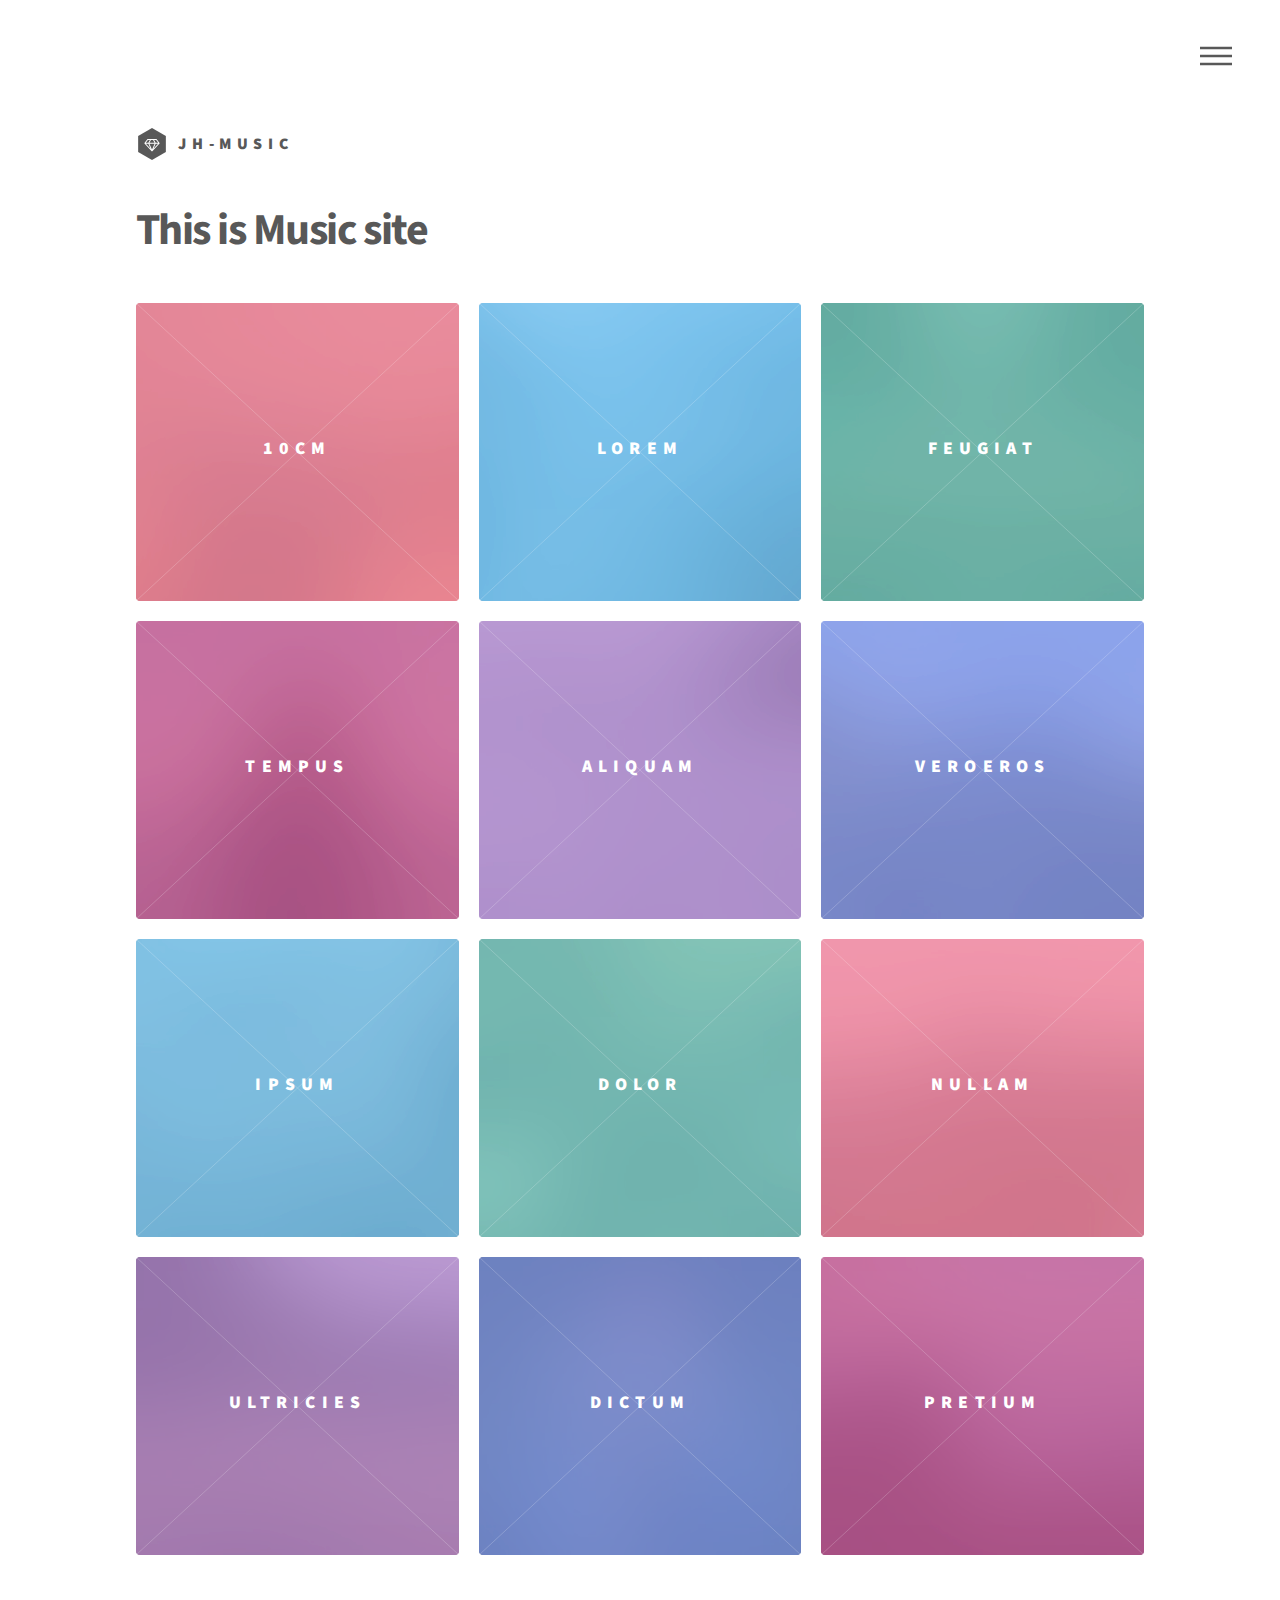
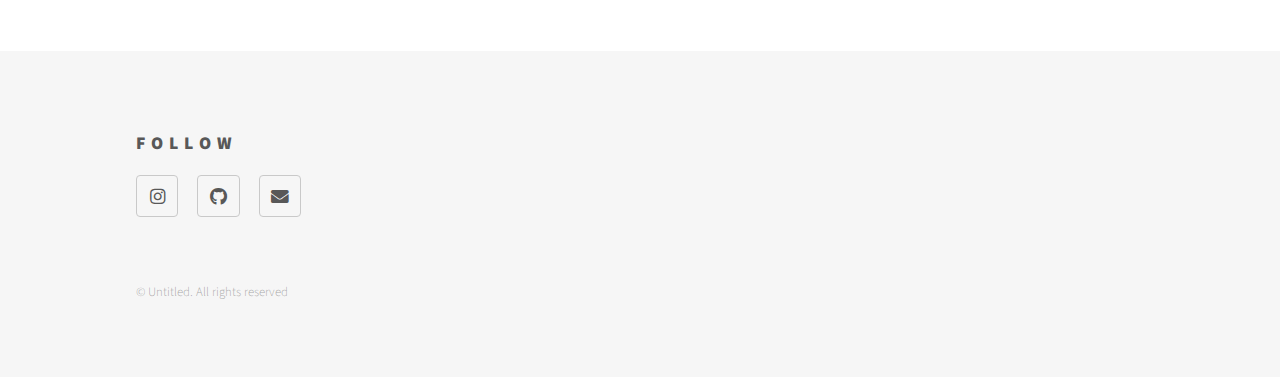
==== index.html @ 959517a8 "Add files via upload" ====
<!DOCTYPE HTML>
<!--
	Phantom by HTML5 UP
	html5up.net | @ajlkn
	Free for personal and commercial use under the CCA 3.0 license (html5up.net/license)
-->
<html>
	<head>
		<title>JH-MUSIC</title>
		<meta charset="utf-8" />
		<meta name="viewport" content="width=device-width, initial-scale=1, user-scalable=no" />
		<link rel="stylesheet" href="assets/css/main.css" />
		<noscript><link rel="stylesheet" href="assets/css/noscript.css" /></noscript>
	</head>
	<body class="is-preload">
		<!-- Wrapper -->
			<div id="wrapper">

				<!-- Header -->
					<header id="header">
						<div class="inner">

							<!-- Logo -->
								<a href="index.html" class="logo">
									<span class="symbol"><img src="images/logo.svg" alt="" /></span><span class="title">JH-MUSIC</span>
								</a>

							<!-- Nav -->
								<nav>
									<ul>
										<li><a href="#menu">Menu</a></li>
									</ul>
								</nav>

						</div>
					</header>

				<!-- Menu -->
					<nav id="menu">
						<h2>Menu</h2>
						<ul>
							<li><a href="index.html">Home</a></li>
							<li><a href="elements.html">Elements</a></li>
						</ul>
					</nav>

				<!-- Main -->
					<div id="main">
						<div class="inner">
							<header>
								<h1>This is Music site</h1>
							</header>
							<section class="tiles">
								<article class="style1">
									<span class="image">
										<img src="images/pic01.jpg" alt="" />
									</span>
									<a href="1generic.html">
										<h2>10cm</h2>
										<div class="content">
											<p>그라데이션, 서울의 잠 못 이루는 밤</p>
										</div>
									</a>
								</article>
								<article class="style2">
									<span class="image">
										<img src="images/pic02.jpg" alt="" />
									</span>
									<a href="generic.html">
										<h2>Lorem</h2>
										<div class="content">
											<p>Sed nisl arcu euismod sit amet nisi lorem etiam dolor veroeros et feugiat.</p>
										</div>
									</a>
								</article>
								<article class="style3">
									<span class="image">
										<img src="images/pic03.jpg" alt="" />
									</span>
									<a href="generic.html">
										<h2>Feugiat</h2>
										<div class="content">
											<p>Sed nisl arcu euismod sit amet nisi lorem etiam dolor veroeros et feugiat.</p>
										</div>
									</a>
								</article>
								<article class="style4">
									<span class="image">
										<img src="images/pic04.jpg" alt="" />
									</span>
									<a href="generic.html">
										<h2>Tempus</h2>
										<div class="content">
											<p>Sed nisl arcu euismod sit amet nisi lorem etiam dolor veroeros et feugiat.</p>
										</div>
									</a>
								</article>
								<article class="style5">
									<span class="image">
										<img src="images/pic05.jpg" alt="" />
									</span>
									<a href="generic.html">
										<h2>Aliquam</h2>
										<div class="content">
											<p>Sed nisl arcu euismod sit amet nisi lorem etiam dolor veroeros et feugiat.</p>
										</div>
									</a>
								</article>
								<article class="style6">
									<span class="image">
										<img src="images/pic06.jpg" alt="" />
									</span>
									<a href="generic.html">
										<h2>Veroeros</h2>
										<div class="content">
											<p>Sed nisl arcu euismod sit amet nisi lorem etiam dolor veroeros et feugiat.</p>
										</div>
									</a>
								</article>
								<article class="style2">
									<span class="image">
										<img src="images/pic07.jpg" alt="" />
									</span>
									<a href="generic.html">
										<h2>Ipsum</h2>
										<div class="content">
											<p>Sed nisl arcu euismod sit amet nisi lorem etiam dolor veroeros et feugiat.</p>
										</div>
									</a>
								</article>
								<article class="style3">
									<span class="image">
										<img src="images/pic08.jpg" alt="" />
									</span>
									<a href="generic.html">
										<h2>Dolor</h2>
										<div class="content">
											<p>Sed nisl arcu euismod sit amet nisi lorem etiam dolor veroeros et feugiat.</p>
										</div>
									</a>
								</article>
								<article class="style1">
									<span class="image">
										<img src="images/pic09.jpg" alt="" />
									</span>
									<a href="generic.html">
										<h2>Nullam</h2>
										<div class="content">
											<p>Sed nisl arcu euismod sit amet nisi lorem etiam dolor veroeros et feugiat.</p>
										</div>
									</a>
								</article>
								<article class="style5">
									<span class="image">
										<img src="images/pic10.jpg" alt="" />
									</span>
									<a href="generic.html">
										<h2>Ultricies</h2>
										<div class="content">
											<p>Sed nisl arcu euismod sit amet nisi lorem etiam dolor veroeros et feugiat.</p>
										</div>
									</a>
								</article>
								<article class="style6">
									<span class="image">
										<img src="images/pic11.jpg" alt="" />
									</span>
									<a href="generic.html">
										<h2>Dictum</h2>
										<div class="content">
											<p>Sed nisl arcu euismod sit amet nisi lorem etiam dolor veroeros et feugiat.</p>
										</div>
									</a>
								</article>
								<article class="style4">
									<span class="image">
										<img src="images/pic12.jpg" alt="" />
									</span>
									<a href="generic.html">
										<h2>Pretium</h2>
										<div class="content">
											<p>Sed nisl arcu euismod sit amet nisi lorem etiam dolor veroeros et feugiat.</p>
										</div>
									</a>
								</article>
							</section>
						</div>
					</div>

				<!-- Footer -->
					<footer id="footer">
						<div class="inner">
							<section>
								<h2>Follow</h2>
								<ul class="icons">
									<li><a href="#" class="icon brands style2 fa-instagram"><span class="label">Instagram</span></a></li>
									<li><a href="#" class="icon brands style2 fa-github"><span class="label">GitHub</span></a></li>
									<li><a href="#" class="icon solid style2 fa-envelope"><span class="label">Email</span></a></li>
								</ul>
							</section>
							<ul class="copyright">
								<li>&copy; Untitled. All rights reserved</li>
							</ul>
						</div>
					</footer>

			</div>

		<!-- Scripts -->
			<script src="assets/js/jquery.min.js"></script>
			<script src="assets/js/browser.min.js"></script>
			<script src="assets/js/breakpoints.min.js"></script>
			<script src="assets/js/util.js"></script>
			<script src="assets/js/main.js"></script>

	</body>
</html>
---- assets/css/main.css ----
@import url(fontawesome-all.min.css);
@import url("https://fonts.googleapis.com/css?family=Source+Sans+Pro:300,700,900");

/*
	Phantom by HTML5 UP
	html5up.net | @ajlkn
	Free for personal and commercial use under the CCA 3.0 license (html5up.net/license)
*/

html, body, div, span, applet, object,
iframe, h1, h2, h3, h4, h5, h6, p, blockquote,
pre, a, abbr, acronym, address, big, cite,
code, del, dfn, em, img, ins, kbd, q, s, samp,
small, strike, strong, sub, sup, tt, var, b,
u, i, center, dl, dt, dd, ol, ul, li, fieldset,
form, label, legend, table, caption, tbody,
tfoot, thead, tr, th, td, article, aside,
canvas, details, embed, figure, figcaption,
footer, header, hgroup, menu, nav, output, ruby,
section, summary, time, mark, audio, video {
	margin: 0;
	padding: 0;
	border: 0;
	font-size: 100%;
	font: inherit;
	vertical-align: baseline;}

article, aside, details, figcaption, figure,
footer, header, hgroup, menu, nav, section {
	display: block;}

body {
	line-height: 1;
}

ol, ul {
	list-style: none;
}

blockquote, q {
	quotes: none;
}

	blockquote:before, blockquote:after, q:before, q:after {
		content: '';
		content: none;
	}

table {
	border-collapse: collapse;
	border-spacing: 0;
}

body {
	-webkit-text-size-adjust: none;
}

mark {
	background-color: transparent;
	color: inherit;
}

input::-moz-focus-inner {
	border: 0;
	padding: 0;
}

input, select, textarea {
	-moz-appearance: none;
	-webkit-appearance: none;
	-ms-appearance: none;
	appearance: none;
}

/* Basic */

	@-ms-viewport {
		width: device-width;
	}

	body {
		-ms-overflow-style: scrollbar;
	}

	@media screen and (max-width: 480px) {

		html, body {
			min-width: 320px;
		}

	}

	html {
		box-sizing: border-box;
	}

	*, *:before, *:after {
		box-sizing: inherit;
	}

	body {
		background: #ffffff;
	}

		body.is-preload *, body.is-preload *:before, body.is-preload *:after {
			-moz-animation: none !important;
			-webkit-animation: none !important;
			-ms-animation: none !important;
			animation: none !important;
			-moz-transition: none !important;
			-webkit-transition: none !important;
			-ms-transition: none !important;
			transition: none !important;
		}

/* Type */

	body, input, select, textarea {
		color: #585858;
		font-family: "Source Sans Pro", Helvetica, sans-serif;
		font-size: 16pt;
		font-weight: 300;
		line-height: 1.75;
	}

		@media screen and (max-width: 1680px) {

			body, input, select, textarea {
				font-size: 14pt;
			}

		}

		@media screen and (max-width: 1280px) {

			body, input, select, textarea {
				font-size: 12pt;
			}

		}

	a {
		-moz-transition: border-bottom-color 0.2s ease, color 0.2s ease;
		-webkit-transition: border-bottom-color 0.2s ease, color 0.2s ease;
		-ms-transition: border-bottom-color 0.2s ease, color 0.2s ease;
		transition: border-bottom-color 0.2s ease, color 0.2s ease;
		text-decoration: none;
		color: #585858;
		border-bottom: dotted 1px rgba(88, 88, 88, 0.5);
	}

		a:hover {
			border-bottom-color: transparent;
			color: #f2849e !important;
		}

	strong, b {
		font-weight: 900;
	}

	em, i {
		font-style: italic;
	}

	p {
		margin: 0 0 2em 0;
	}

	h1 {
		font-size: 2.75em;
		font-weight: 700;
		line-height: 1.3;
		margin: 0 0 1em 0;
		letter-spacing: -0.035em;
	}

		h1 a {
			color: inherit;
		}

		@media screen and (max-width: 736px) {

			h1 {
				font-size: 2em;
				margin: 0 0 1em 0;
			}

		}

		@media screen and (max-width: 360px) {

			h1 {
				font-size: 1.75em;
			}

		}

	h2, h3, h4, h5, h6 {
		font-weight: 900;
		line-height: 1.5;
		margin: 0 0 1em 0;
		text-transform: uppercase;
		letter-spacing: 0.35em;
	}

		h2 a, h3 a, h4 a, h5 a, h6 a {
			color: inherit;
		}

	h2 {
		font-size: 1.1em;
	}

	h3 {
		font-size: 1em;
	}

	h4 {
		font-size: 0.8em;
	}

	h5 {
		font-size: 0.8em;
	}

	h6 {
		font-size: 0.8em;
	}

	@media screen and (max-width: 980px) {

		h1 br, h2 br, h3 br, h4 br, h5 br, h6 br {
			display: none;
		}

	}

	@media screen and (max-width: 736px) {

		h2 {
			font-size: 1em;
		}

		h3 {
			font-size: 0.8em;
		}

	}

	sub {
		font-size: 0.8em;
		position: relative;
		top: 0.5em;
	}

	sup {
		font-size: 0.8em;
		position: relative;
		top: -0.5em;
	}

	blockquote {
		border-left: solid 4px #c9c9c9;
		font-style: italic;
		margin: 0 0 2em 0;
		padding: 0.5em 0 0.5em 2em;
	}

	code {
		background: rgba(144, 144, 144, 0.075);
		border-radius: 4px;
		border: solid 1px #c9c9c9;
		font-family: "Courier New", monospace;
		font-size: 0.9em;
		margin: 0 0.25em;
		padding: 0.25em 0.65em;
	}

	pre {
		-webkit-overflow-scrolling: touch;
		font-family: "Courier New", monospace;
		font-size: 0.9em;
		margin: 0 0 2em 0;
	}

		pre code {
			display: block;
			line-height: 1.75;
			padding: 1em 1.5em;
			overflow-x: auto;
		}

	hr {
		border: 0;
		border-bottom: solid 1px #c9c9c9;
		margin: 2em 0;
	}

		hr.major {
			margin: 3em 0;
		}

	.align-left {
		text-align: left;
	}

	.align-center {
		text-align: center;
	}

	.align-right {
		text-align: right;
	}

/* Row */

	.row {
		display: flex;
		flex-wrap: wrap;
		box-sizing: border-box;
		align-items: stretch;
	}

		.row > * {
			box-sizing: border-box;
		}

		.row.gtr-uniform > * > :last-child {
			margin-bottom: 0;
		}

		.row.aln-left {
			justify-content: flex-start;
		}

		.row.aln-center {
			justify-content: center;
		}

		.row.aln-right {
			justify-content: flex-end;
		}

		.row.aln-top {
			align-items: flex-start;
		}

		.row.aln-middle {
			align-items: center;
		}

		.row.aln-bottom {
			align-items: flex-end;
		}

		.row > .imp {
			order: -1;
		}

		.row > .col-1 {
			width: 8.33333%;
		}

		.row > .off-1 {
			margin-left: 8.33333%;
		}

		.row > .col-2 {
			width: 16.66667%;
		}

		.row > .off-2 {
			margin-left: 16.66667%;
		}

		.row > .col-3 {
			width: 25%;
		}

		.row > .off-3 {
			margin-left: 25%;
		}

		.row > .col-4 {
			width: 33.33333%;
		}

		.row > .off-4 {
			margin-left: 33.33333%;
		}

		.row > .col-5 {
			width: 41.66667%;
		}

		.row > .off-5 {
			margin-left: 41.66667%;
		}

		.row > .col-6 {
			width: 50%;
		}

		.row > .off-6 {
			margin-left: 50%;
		}

		.row > .col-7 {
			width: 58.33333%;
		}

		.row > .off-7 {
			margin-left: 58.33333%;
		}

		.row > .col-8 {
			width: 66.66667%;
		}

		.row > .off-8 {
			margin-left: 66.66667%;
		}

		.row > .col-9 {
			width: 75%;
		}

		.row > .off-9 {
			margin-left: 75%;
		}

		.row > .col-10 {
			width: 83.33333%;
		}

		.row > .off-10 {
			margin-left: 83.33333%;
		}

		.row > .col-11 {
			width: 91.66667%;
		}

		.row > .off-11 {
			margin-left: 91.66667%;
		}

		.row > .col-12 {
			width: 100%;
		}

		.row > .off-12 {
			margin-left: 100%;
		}

		.row.gtr-0 {
			margin-top: 0;
			margin-left: 0em;
		}

			.row.gtr-0 > * {
				padding: 0 0 0 0em;
			}

			.row.gtr-0.gtr-uniform {
				margin-top: 0em;
			}

				.row.gtr-0.gtr-uniform > * {
					padding-top: 0em;
				}

		.row.gtr-25 {
			margin-top: 0;
			margin-left: -0.5em;
		}

			.row.gtr-25 > * {
				padding: 0 0 0 0.5em;
			}

			.row.gtr-25.gtr-uniform {
				margin-top: -0.5em;
			}

				.row.gtr-25.gtr-uniform > * {
					padding-top: 0.5em;
				}

		.row.gtr-50 {
			margin-top: 0;
			margin-left: -1em;
		}

			.row.gtr-50 > * {
				padding: 0 0 0 1em;
			}

			.row.gtr-50.gtr-uniform {
				margin-top: -1em;
			}

				.row.gtr-50.gtr-uniform > * {
					padding-top: 1em;
				}

		.row {
			margin-top: 0;
			margin-left: -2em;
		}

			.row > * {
				padding: 0 0 0 2em;
			}

			.row.gtr-uniform {
				margin-top: -2em;
			}

				.row.gtr-uniform > * {
					padding-top: 2em;
				}

		.row.gtr-150 {
			margin-top: 0;
			margin-left: -3em;
		}

			.row.gtr-150 > * {
				padding: 0 0 0 3em;
			}

			.row.gtr-150.gtr-uniform {
				margin-top: -3em;
			}

				.row.gtr-150.gtr-uniform > * {
					padding-top: 3em;
				}

		.row.gtr-200 {
			margin-top: 0;
			margin-left: -4em;
		}

			.row.gtr-200 > * {
				padding: 0 0 0 4em;
			}

			.row.gtr-200.gtr-uniform {
				margin-top: -4em;
			}

				.row.gtr-200.gtr-uniform > * {
					padding-top: 4em;
				}

		@media screen and (max-width: 1680px) {

			.row {
				display: flex;
				flex-wrap: wrap;
				box-sizing: border-box;
				align-items: stretch;
			}

				.row > * {
					box-sizing: border-box;
				}

				.row.gtr-uniform > * > :last-child {
					margin-bottom: 0;
				}

				.row.aln-left {
					justify-content: flex-start;
				}

				.row.aln-center {
					justify-content: center;
				}

				.row.aln-right {
					justify-content: flex-end;
				}

				.row.aln-top {
					align-items: flex-start;
				}

				.row.aln-middle {
					align-items: center;
				}

				.row.aln-bottom {
					align-items: flex-end;
				}

				.row > .imp-xlarge {
					order: -1;
				}

				.row > .col-1-xlarge {
					width: 8.33333%;
				}

				.row > .off-1-xlarge {
					margin-left: 8.33333%;
				}

				.row > .col-2-xlarge {
					width: 16.66667%;
				}

				.row > .off-2-xlarge {
					margin-left: 16.66667%;
				}

				.row > .col-3-xlarge {
					width: 25%;
				}

				.row > .off-3-xlarge {
					margin-left: 25%;
				}

				.row > .col-4-xlarge {
					width: 33.33333%;
				}

				.row > .off-4-xlarge {
					margin-left: 33.33333%;
				}

				.row > .col-5-xlarge {
					width: 41.66667%;
				}

				.row > .off-5-xlarge {
					margin-left: 41.66667%;
				}

				.row > .col-6-xlarge {
					width: 50%;
				}

				.row > .off-6-xlarge {
					margin-left: 50%;
				}

				.row > .col-7-xlarge {
					width: 58.33333%;
				}

				.row > .off-7-xlarge {
					margin-left: 58.33333%;
				}

				.row > .col-8-xlarge {
					width: 66.66667%;
				}

				.row > .off-8-xlarge {
					margin-left: 66.66667%;
				}

				.row > .col-9-xlarge {
					width: 75%;
				}

				.row > .off-9-xlarge {
					margin-left: 75%;
				}

				.row > .col-10-xlarge {
					width: 83.33333%;
				}

				.row > .off-10-xlarge {
					margin-left: 83.33333%;
				}

				.row > .col-11-xlarge {
					width: 91.66667%;
				}

				.row > .off-11-xlarge {
					margin-left: 91.66667%;
				}

				.row > .col-12-xlarge {
					width: 100%;
				}

				.row > .off-12-xlarge {
					margin-left: 100%;
				}

				.row.gtr-0 {
					margin-top: 0;
					margin-left: 0em;
				}

					.row.gtr-0 > * {
						padding: 0 0 0 0em;
					}

					.row.gtr-0.gtr-uniform {
						margin-top: 0em;
					}

						.row.gtr-0.gtr-uniform > * {
							padding-top: 0em;
						}

				.row.gtr-25 {
					margin-top: 0;
					margin-left: -0.5em;
				}

					.row.gtr-25 > * {
						padding: 0 0 0 0.5em;
					}

					.row.gtr-25.gtr-uniform {
						margin-top: -0.5em;
					}

						.row.gtr-25.gtr-uniform > * {
							padding-top: 0.5em;
						}

				.row.gtr-50 {
					margin-top: 0;
					margin-left: -1em;
				}

					.row.gtr-50 > * {
						padding: 0 0 0 1em;
					}

					.row.gtr-50.gtr-uniform {
						margin-top: -1em;
					}

						.row.gtr-50.gtr-uniform > * {
							padding-top: 1em;
						}

				.row {
					margin-top: 0;
					margin-left: -2em;
				}

					.row > * {
						padding: 0 0 0 2em;
					}

					.row.gtr-uniform {
						margin-top: -2em;
					}

						.row.gtr-uniform > * {
							padding-top: 2em;
						}

				.row.gtr-150 {
					margin-top: 0;
					margin-left: -3em;
				}

					.row.gtr-150 > * {
						padding: 0 0 0 3em;
					}

					.row.gtr-150.gtr-uniform {
						margin-top: -3em;
					}

						.row.gtr-150.gtr-uniform > * {
							padding-top: 3em;
						}

				.row.gtr-200 {
					margin-top: 0;
					margin-left: -4em;
				}

					.row.gtr-200 > * {
						padding: 0 0 0 4em;
					}

					.row.gtr-200.gtr-uniform {
						margin-top: -4em;
					}

						.row.gtr-200.gtr-uniform > * {
							padding-top: 4em;
						}

		}

		@media screen and (max-width: 1280px) {

			.row {
				display: flex;
				flex-wrap: wrap;
				box-sizing: border-box;
				align-items: stretch;
			}

				.row > * {
					box-sizing: border-box;
				}

				.row.gtr-uniform > * > :last-child {
					margin-bottom: 0;
				}

				.row.aln-left {
					justify-content: flex-start;
				}

				.row.aln-center {
					justify-content: center;
				}

				.row.aln-right {
					justify-content: flex-end;
				}

				.row.aln-top {
					align-items: flex-start;
				}

				.row.aln-middle {
					align-items: center;
				}

				.row.aln-bottom {
					align-items: flex-end;
				}

				.row > .imp-large {
					order: -1;
				}

				.row > .col-1-large {
					width: 8.33333%;
				}

				.row > .off-1-large {
					margin-left: 8.33333%;
				}

				.row > .col-2-large {
					width: 16.66667%;
				}

				.row > .off-2-large {
					margin-left: 16.66667%;
				}

				.row > .col-3-large {
					width: 25%;
				}

				.row > .off-3-large {
					margin-left: 25%;
				}

				.row > .col-4-large {
					width: 33.33333%;
				}

				.row > .off-4-large {
					margin-left: 33.33333%;
				}

				.row > .col-5-large {
					width: 41.66667%;
				}

				.row > .off-5-large {
					margin-left: 41.66667%;
				}

				.row > .col-6-large {
					width: 50%;
				}

				.row > .off-6-large {
					margin-left: 50%;
				}

				.row > .col-7-large {
					width: 58.33333%;
				}

				.row > .off-7-large {
					margin-left: 58.33333%;
				}

				.row > .col-8-large {
					width: 66.66667%;
				}

				.row > .off-8-large {
					margin-left: 66.66667%;
				}

				.row > .col-9-large {
					width: 75%;
				}

				.row > .off-9-large {
					margin-left: 75%;
				}

				.row > .col-10-large {
					width: 83.33333%;
				}

				.row > .off-10-large {
					margin-left: 83.33333%;
				}

				.row > .col-11-large {
					width: 91.66667%;
				}

				.row > .off-11-large {
					margin-left: 91.66667%;
				}

				.row > .col-12-large {
					width: 100%;
				}

				.row > .off-12-large {
					margin-left: 100%;
				}

				.row.gtr-0 {
					margin-top: 0;
					margin-left: 0em;
				}

					.row.gtr-0 > * {
						padding: 0 0 0 0em;
					}

					.row.gtr-0.gtr-uniform {
						margin-top: 0em;
					}

						.row.gtr-0.gtr-uniform > * {
							padding-top: 0em;
						}

				.row.gtr-25 {
					margin-top: 0;
					margin-left: -0.5em;
				}

					.row.gtr-25 > * {
						padding: 0 0 0 0.5em;
					}

					.row.gtr-25.gtr-uniform {
						margin-top: -0.5em;
					}

						.row.gtr-25.gtr-uniform > * {
							padding-top: 0.5em;
						}

				.row.gtr-50 {
					margin-top: 0;
					margin-left: -1em;
				}

					.row.gtr-50 > * {
						padding: 0 0 0 1em;
					}

					.row.gtr-50.gtr-uniform {
						margin-top: -1em;
					}

						.row.gtr-50.gtr-uniform > * {
							padding-top: 1em;
						}

				.row {
					margin-top: 0;
					margin-left: -2em;
				}

					.row > * {
						padding: 0 0 0 2em;
					}

					.row.gtr-uniform {
						margin-top: -2em;
					}

						.row.gtr-uniform > * {
							padding-top: 2em;
						}

				.row.gtr-150 {
					margin-top: 0;
					margin-left: -3em;
				}

					.row.gtr-150 > * {
						padding: 0 0 0 3em;
					}

					.row.gtr-150.gtr-uniform {
						margin-top: -3em;
					}

						.row.gtr-150.gtr-uniform > * {
							padding-top: 3em;
						}

				.row.gtr-200 {
					margin-top: 0;
					margin-left: -4em;
				}

					.row.gtr-200 > * {
						padding: 0 0 0 4em;
					}

					.row.gtr-200.gtr-uniform {
						margin-top: -4em;
					}

						.row.gtr-200.gtr-uniform > * {
							padding-top: 4em;
						}

		}

		@media screen and (max-width: 980px) {

			.row {
				display: flex;
				flex-wrap: wrap;
				box-sizing: border-box;
				align-items: stretch;
			}

				.row > * {
					box-sizing: border-box;
				}

				.row.gtr-uniform > * > :last-child {
					margin-bottom: 0;
				}

				.row.aln-left {
					justify-content: flex-start;
				}

				.row.aln-center {
					justify-content: center;
				}

				.row.aln-right {
					justify-content: flex-end;
				}

				.row.aln-top {
					align-items: flex-start;
				}

				.row.aln-middle {
					align-items: center;
				}

				.row.aln-bottom {
					align-items: flex-end;
				}

				.row > .imp-medium {
					order: -1;
				}

				.row > .col-1-medium {
					width: 8.33333%;
				}

				.row > .off-1-medium {
					margin-left: 8.33333%;
				}

				.row > .col-2-medium {
					width: 16.66667%;
				}

				.row > .off-2-medium {
					margin-left: 16.66667%;
				}

				.row > .col-3-medium {
					width: 25%;
				}

				.row > .off-3-medium {
					margin-left: 25%;
				}

				.row > .col-4-medium {
					width: 33.33333%;
				}

				.row > .off-4-medium {
					margin-left: 33.33333%;
				}

				.row > .col-5-medium {
					width: 41.66667%;
				}

				.row > .off-5-medium {
					margin-left: 41.66667%;
				}

				.row > .col-6-medium {
					width: 50%;
				}

				.row > .off-6-medium {
					margin-left: 50%;
				}

				.row > .col-7-medium {
					width: 58.33333%;
				}

				.row > .off-7-medium {
					margin-left: 58.33333%;
				}

				.row > .col-8-medium {
					width: 66.66667%;
				}

				.row > .off-8-medium {
					margin-left: 66.66667%;
				}

				.row > .col-9-medium {
					width: 75%;
				}

				.row > .off-9-medium {
					margin-left: 75%;
				}

				.row > .col-10-medium {
					width: 83.33333%;
				}

				.row > .off-10-medium {
					margin-left: 83.33333%;
				}

				.row > .col-11-medium {
					width: 91.66667%;
				}

				.row > .off-11-medium {
					margin-left: 91.66667%;
				}

				.row > .col-12-medium {
					width: 100%;
				}

				.row > .off-12-medium {
					margin-left: 100%;
				}

				.row.gtr-0 {
					margin-top: 0;
					margin-left: 0em;
				}

					.row.gtr-0 > * {
						padding: 0 0 0 0em;
					}

					.row.gtr-0.gtr-uniform {
						margin-top: 0em;
					}

						.row.gtr-0.gtr-uniform > * {
							padding-top: 0em;
						}

				.row.gtr-25 {
					margin-top: 0;
					margin-left: -0.375em;
				}

					.row.gtr-25 > * {
						padding: 0 0 0 0.375em;
					}

					.row.gtr-25.gtr-uniform {
						margin-top: -0.375em;
					}

						.row.gtr-25.gtr-uniform > * {
							padding-top: 0.375em;
						}

				.row.gtr-50 {
					margin-top: 0;
					margin-left: -0.75em;
				}

					.row.gtr-50 > * {
						padding: 0 0 0 0.75em;
					}

					.row.gtr-50.gtr-uniform {
						margin-top: -0.75em;
					}

						.row.gtr-50.gtr-uniform > * {
							padding-top: 0.75em;
						}

				.row {
					margin-top: 0;
					margin-left: -1.5em;
				}

					.row > * {
						padding: 0 0 0 1.5em;
					}

					.row.gtr-uniform {
						margin-top: -1.5em;
					}

						.row.gtr-uniform > * {
							padding-top: 1.5em;
						}

				.row.gtr-150 {
					margin-top: 0;
					margin-left: -2.25em;
				}

					.row.gtr-150 > * {
						padding: 0 0 0 2.25em;
					}

					.row.gtr-150.gtr-uniform {
						margin-top: -2.25em;
					}

						.row.gtr-150.gtr-uniform > * {
							padding-top: 2.25em;
						}

				.row.gtr-200 {
					margin-top: 0;
					margin-left: -3em;
				}

					.row.gtr-200 > * {
						padding: 0 0 0 3em;
					}

					.row.gtr-200.gtr-uniform {
						margin-top: -3em;
					}

						.row.gtr-200.gtr-uniform > * {
							padding-top: 3em;
						}

		}

		@media screen and (max-width: 736px) {

			.row {
				display: flex;
				flex-wrap: wrap;
				box-sizing: border-box;
				align-items: stretch;
			}

				.row > * {
					box-sizing: border-box;
				}

				.row.gtr-uniform > * > :last-child {
					margin-bottom: 0;
				}

				.row.aln-left {
					justify-content: flex-start;
				}

				.row.aln-center {
					justify-content: center;
				}

				.row.aln-right {
					justify-content: flex-end;
				}

				.row.aln-top {
					align-items: flex-start;
				}

				.row.aln-middle {
					align-items: center;
				}

				.row.aln-bottom {
					align-items: flex-end;
				}

				.row > .imp-small {
					order: -1;
				}

				.row > .col-1-small {
					width: 8.33333%;
				}

				.row > .off-1-small {
					margin-left: 8.33333%;
				}

				.row > .col-2-small {
					width: 16.66667%;
				}

				.row > .off-2-small {
					margin-left: 16.66667%;
				}

				.row > .col-3-small {
					width: 25%;
				}

				.row > .off-3-small {
					margin-left: 25%;
				}

				.row > .col-4-small {
					width: 33.33333%;
				}

				.row > .off-4-small {
					margin-left: 33.33333%;
				}

				.row > .col-5-small {
					width: 41.66667%;
				}

				.row > .off-5-small {
					margin-left: 41.66667%;
				}

				.row > .col-6-small {
					width: 50%;
				}

				.row > .off-6-small {
					margin-left: 50%;
				}

				.row > .col-7-small {
					width: 58.33333%;
				}

				.row > .off-7-small {
					margin-left: 58.33333%;
				}

				.row > .col-8-small {
					width: 66.66667%;
				}

				.row > .off-8-small {
					margin-left: 66.66667%;
				}

				.row > .col-9-small {
					width: 75%;
				}

				.row > .off-9-small {
					margin-left: 75%;
				}

				.row > .col-10-small {
					width: 83.33333%;
				}

				.row > .off-10-small {
					margin-left: 83.33333%;
				}

				.row > .col-11-small {
					width: 91.66667%;
				}

				.row > .off-11-small {
					margin-left: 91.66667%;
				}

				.row > .col-12-small {
					width: 100%;
				}

				.row > .off-12-small {
					margin-left: 100%;
				}

				.row.gtr-0 {
					margin-top: 0;
					margin-left: 0em;
				}

					.row.gtr-0 > * {
						padding: 0 0 0 0em;
					}

					.row.gtr-0.gtr-uniform {
						margin-top: 0em;
					}

						.row.gtr-0.gtr-uniform > * {
							padding-top: 0em;
						}

				.row.gtr-25 {
					margin-top: 0;
					margin-left: -0.25em;
				}

					.row.gtr-25 > * {
						padding: 0 0 0 0.25em;
					}

					.row.gtr-25.gtr-uniform {
						margin-top: -0.25em;
					}

						.row.gtr-25.gtr-uniform > * {
							padding-top: 0.25em;
						}

				.row.gtr-50 {
					margin-top: 0;
					margin-left: -0.5em;
				}

					.row.gtr-50 > * {
						padding: 0 0 0 0.5em;
					}

					.row.gtr-50.gtr-uniform {
						margin-top: -0.5em;
					}

						.row.gtr-50.gtr-uniform > * {
							padding-top: 0.5em;
						}

				.row {
					margin-top: 0;
					margin-left: -1em;
				}

					.row > * {
						padding: 0 0 0 1em;
					}

					.row.gtr-uniform {
						margin-top: -1em;
					}

						.row.gtr-uniform > * {
							padding-top: 1em;
						}

				.row.gtr-150 {
					margin-top: 0;
					margin-left: -1.5em;
				}

					.row.gtr-150 > * {
						padding: 0 0 0 1.5em;
					}

					.row.gtr-150.gtr-uniform {
						margin-top: -1.5em;
					}

						.row.gtr-150.gtr-uniform > * {
							padding-top: 1.5em;
						}

				.row.gtr-200 {
					margin-top: 0;
					margin-left: -2em;
				}

					.row.gtr-200 > * {
						padding: 0 0 0 2em;
					}

					.row.gtr-200.gtr-uniform {
						margin-top: -2em;
					}

						.row.gtr-200.gtr-uniform > * {
							padding-top: 2em;
						}

		}

		@media screen and (max-width: 480px) {

			.row {
				display: flex;
				flex-wrap: wrap;
				box-sizing: border-box;
				align-items: stretch;
			}

				.row > * {
					box-sizing: border-box;
				}

				.row.gtr-uniform > * > :last-child {
					margin-bottom: 0;
				}

				.row.aln-left {
					justify-content: flex-start;
				}

				.row.aln-center {
					justify-content: center;
				}

				.row.aln-right {
					justify-content: flex-end;
				}

				.row.aln-top {
					align-items: flex-start;
				}

				.row.aln-middle {
					align-items: center;
				}

				.row.aln-bottom {
					align-items: flex-end;
				}

				.row > .imp-xsmall {
					order: -1;
				}

				.row > .col-1-xsmall {
					width: 8.33333%;
				}

				.row > .off-1-xsmall {
					margin-left: 8.33333%;
				}

				.row > .col-2-xsmall {
					width: 16.66667%;
				}

				.row > .off-2-xsmall {
					margin-left: 16.66667%;
				}

				.row > .col-3-xsmall {
					width: 25%;
				}

				.row > .off-3-xsmall {
					margin-left: 25%;
				}

				.row > .col-4-xsmall {
					width: 33.33333%;
				}

				.row > .off-4-xsmall {
					margin-left: 33.33333%;
				}

				.row > .col-5-xsmall {
					width: 41.66667%;
				}

				.row > .off-5-xsmall {
					margin-left: 41.66667%;
				}

				.row > .col-6-xsmall {
					width: 50%;
				}

				.row > .off-6-xsmall {
					margin-left: 50%;
				}

				.row > .col-7-xsmall {
					width: 58.33333%;
				}

				.row > .off-7-xsmall {
					margin-left: 58.33333%;
				}

				.row > .col-8-xsmall {
					width: 66.66667%;
				}

				.row > .off-8-xsmall {
					margin-left: 66.66667%;
				}

				.row > .col-9-xsmall {
					width: 75%;
				}

				.row > .off-9-xsmall {
					margin-left: 75%;
				}

				.row > .col-10-xsmall {
					width: 83.33333%;
				}

				.row > .off-10-xsmall {
					margin-left: 83.33333%;
				}

				.row > .col-11-xsmall {
					width: 91.66667%;
				}

				.row > .off-11-xsmall {
					margin-left: 91.66667%;
				}

				.row > .col-12-xsmall {
					width: 100%;
				}

				.row > .off-12-xsmall {
					margin-left: 100%;
				}

				.row.gtr-0 {
					margin-top: 0;
					margin-left: 0em;
				}

					.row.gtr-0 > * {
						padding: 0 0 0 0em;
					}

					.row.gtr-0.gtr-uniform {
						margin-top: 0em;
					}

						.row.gtr-0.gtr-uniform > * {
							padding-top: 0em;
						}

				.row.gtr-25 {
					margin-top: 0;
					margin-left: -0.25em;
				}

					.row.gtr-25 > * {
						padding: 0 0 0 0.25em;
					}

					.row.gtr-25.gtr-uniform {
						margin-top: -0.25em;
					}

						.row.gtr-25.gtr-uniform > * {
							padding-top: 0.25em;
						}

				.row.gtr-50 {
					margin-top: 0;
					margin-left: -0.5em;
				}

					.row.gtr-50 > * {
						padding: 0 0 0 0.5em;
					}

					.row.gtr-50.gtr-uniform {
						margin-top: -0.5em;
					}

						.row.gtr-50.gtr-uniform > * {
							padding-top: 0.5em;
						}

				.row {
					margin-top: 0;
					margin-left: -1em;
				}

					.row > * {
						padding: 0 0 0 1em;
					}

					.row.gtr-uniform {
						margin-top: -1em;
					}

						.row.gtr-uniform > * {
							padding-top: 1em;
						}

				.row.gtr-150 {
					margin-top: 0;
					margin-left: -1.5em;
				}

					.row.gtr-150 > * {
						padding: 0 0 0 1.5em;
					}

					.row.gtr-150.gtr-uniform {
						margin-top: -1.5em;
					}

						.row.gtr-150.gtr-uniform > * {
							padding-top: 1.5em;
						}

				.row.gtr-200 {
					margin-top: 0;
					margin-left: -2em;
				}

					.row.gtr-200 > * {
						padding: 0 0 0 2em;
					}

					.row.gtr-200.gtr-uniform {
						margin-top: -2em;
					}

						.row.gtr-200.gtr-uniform > * {
							padding-top: 2em;
						}

		}

/* Section/Article */

	section.special, article.special {
		text-align: center;
	}

	header p {
		margin-top: -1em;
	}

	@media screen and (max-width: 736px) {

		header p {
			margin-top: 0;
		}

	}

/* Icon */

	.icon {
		text-decoration: none;
		border-bottom: none;
		position: relative;
	}

		.icon:before {
			-moz-osx-font-smoothing: grayscale;
			-webkit-font-smoothing: antialiased;
			display: inline-block;
			font-style: normal;
			font-variant: normal;
			text-rendering: auto;
			line-height: 1;
			text-transform: none !important;
			font-family: 'Font Awesome 5 Free';
			font-weight: 400;
		}

		.icon > .label {
			display: none;
		}

		.icon:before {
			line-height: inherit;
		}

		.icon.solid:before {
			font-weight: 900;
		}

		.icon.brands:before {
			font-family: 'Font Awesome 5 Brands';
		}

		.icon.style2 {
			-moz-transition: background-color 0.2s ease-in-out, color 0.2s ease-in-out, border-color 0.2s ease-in-out;
			-webkit-transition: background-color 0.2s ease-in-out, color 0.2s ease-in-out, border-color 0.2s ease-in-out;
			-ms-transition: background-color 0.2s ease-in-out, color 0.2s ease-in-out, border-color 0.2s ease-in-out;
			transition: background-color 0.2s ease-in-out, color 0.2s ease-in-out, border-color 0.2s ease-in-out;
			background-color: transparent;
			border: solid 1px #c9c9c9;
			border-radius: 4px;
			width: 2.65em;
			height: 2.65em;
			display: inline-block;
			text-align: center;
			line-height: 2.65em;
			color: inherit;
		}

			.icon.style2:before {
				font-size: 1.1em;
			}

			.icon.style2:hover {
				color: #f2849e;
				border-color: #f2849e;
			}

			.icon.style2:active {
				background-color: rgba(242, 132, 158, 0.1);
			}

/* List */

	ol {
		list-style: decimal;
		margin: 0 0 2em 0;
		padding-left: 1.25em;
	}

		ol li {
			padding-left: 0.25em;
		}

	ul {
		list-style: disc;
		margin: 0 0 2em 0;
		padding-left: 1em;
	}

		ul li {
			padding-left: 0.5em;
		}

		ul.alt {
			list-style: none;
			padding-left: 0;
		}

			ul.alt li {
				border-top: solid 1px #c9c9c9;
				padding: 0.5em 0;
			}

				ul.alt li:first-child {
					border-top: 0;
					padding-top: 0;
				}

	dl {
		margin: 0 0 2em 0;
	}

		dl dt {
			display: block;
			font-weight: 900;
			margin: 0 0 1em 0;
		}

		dl dd {
			margin-left: 2em;
		}

/* Actions */

	ul.actions {
		display: -moz-flex;
		display: -webkit-flex;
		display: -ms-flex;
		display: flex;
		cursor: default;
		list-style: none;
		margin-left: -1em;
		padding-left: 0;
	}

		ul.actions li {
			padding: 0 0 0 1em;
			vertical-align: middle;
		}

		ul.actions.special {
			-moz-justify-content: center;
			-webkit-justify-content: center;
			-ms-justify-content: center;
			justify-content: center;
			width: 100%;
			margin-left: 0;
		}

			ul.actions.special li:first-child {
				padding-left: 0;
			}

		ul.actions.stacked {
			-moz-flex-direction: column;
			-webkit-flex-direction: column;
			-ms-flex-direction: column;
			flex-direction: column;
			margin-left: 0;
		}

			ul.actions.stacked li {
				padding: 1.3em 0 0 0;
			}

				ul.actions.stacked li:first-child {
					padding-top: 0;
				}

		ul.actions.fit {
			width: calc(100% + 1em);
		}

			ul.actions.fit li {
				-moz-flex-grow: 1;
				-webkit-flex-grow: 1;
				-ms-flex-grow: 1;
				flex-grow: 1;
				-moz-flex-shrink: 1;
				-webkit-flex-shrink: 1;
				-ms-flex-shrink: 1;
				flex-shrink: 1;
				width: 100%;
			}

				ul.actions.fit li > * {
					width: 100%;
				}

			ul.actions.fit.stacked {
				width: 100%;
			}

		@media screen and (max-width: 480px) {

			ul.actions:not(.fixed) {
				-moz-flex-direction: column;
				-webkit-flex-direction: column;
				-ms-flex-direction: column;
				flex-direction: column;
				margin-left: 0;
				width: 100% !important;
			}

				ul.actions:not(.fixed) li {
					-moz-flex-grow: 1;
					-webkit-flex-grow: 1;
					-ms-flex-grow: 1;
					flex-grow: 1;
					-moz-flex-shrink: 1;
					-webkit-flex-shrink: 1;
					-ms-flex-shrink: 1;
					flex-shrink: 1;
					padding: 1em 0 0 0;
					text-align: center;
					width: 100%;
				}

					ul.actions:not(.fixed) li > * {
						width: 100%;
					}

					ul.actions:not(.fixed) li:first-child {
						padding-top: 0;
					}

					ul.actions:not(.fixed) li input[type="submit"],
					ul.actions:not(.fixed) li input[type="reset"],
					ul.actions:not(.fixed) li input[type="button"],
					ul.actions:not(.fixed) li button,
					ul.actions:not(.fixed) li .button {
						width: 100%;
					}

						ul.actions:not(.fixed) li input[type="submit"].icon:before,
						ul.actions:not(.fixed) li input[type="reset"].icon:before,
						ul.actions:not(.fixed) li input[type="button"].icon:before,
						ul.actions:not(.fixed) li button.icon:before,
						ul.actions:not(.fixed) li .button.icon:before {
							margin-left: -0.5rem;
						}

		}

/* Icons */

	ul.icons {
		cursor: default;
		list-style: none;
		padding-left: 0;
		margin: -1em 0 2em -1em;
	}

		ul.icons li {
			display: inline-block;
			padding: 1em 0 0 1em;
		}

/* Form */

	form {
		margin: 0 0 2em 0;
		overflow-x: hidden;
	}

		form > :last-child {
			margin-bottom: 0;
		}

		form > .fields {
			display: -moz-flex;
			display: -webkit-flex;
			display: -ms-flex;
			display: flex;
			-moz-flex-wrap: wrap;
			-webkit-flex-wrap: wrap;
			-ms-flex-wrap: wrap;
			flex-wrap: wrap;
			width: calc(100% + 3em);
			margin: -1.5em 0 2em -1.5em;
		}

			form > .fields > .field {
				-moz-flex-grow: 0;
				-webkit-flex-grow: 0;
				-ms-flex-grow: 0;
				flex-grow: 0;
				-moz-flex-shrink: 0;
				-webkit-flex-shrink: 0;
				-ms-flex-shrink: 0;
				flex-shrink: 0;
				padding: 1.5em 0 0 1.5em;
				width: calc(100% - 1.5em);
			}

				form > .fields > .field.half {
					width: calc(50% - 0.75em);
				}

				form > .fields > .field.third {
					width: calc(100%/3 - 0.5em);
				}

				form > .fields > .field.quarter {
					width: calc(25% - 0.375em);
				}

		@media screen and (max-width: 480px) {

			form > .fields {
				width: calc(100% + 3em);
				margin: -1.5em 0 2em -1.5em;
			}

				form > .fields > .field {
					padding: 1.5em 0 0 1.5em;
					width: calc(100% - 1.5em);
				}

					form > .fields > .field.half {
						width: calc(100% - 1.5em);
					}

					form > .fields > .field.third {
						width: calc(100% - 1.5em);
					}

					form > .fields > .field.quarter {
						width: calc(100% - 1.5em);
					}

		}

	label {
		display: block;
		font-size: 0.9em;
		font-weight: 900;
		margin: 0 0 1em 0;
	}

	input[type="text"],
	input[type="password"],
	input[type="email"],
	input[type="tel"],
	select,
	textarea {
		-moz-appearance: none;
		-webkit-appearance: none;
		-ms-appearance: none;
		appearance: none;
		background-color: transparent;
		border: none;
		border-radius: 0;
		border-bottom: solid 1px #c9c9c9;
		color: inherit;
		display: block;
		outline: 0;
		padding: 0;
		text-decoration: none;
		width: 100%;
	}

		input[type="text"]:invalid,
		input[type="password"]:invalid,
		input[type="email"]:invalid,
		input[type="tel"]:invalid,
		select:invalid,
		textarea:invalid {
			box-shadow: none;
		}

		input[type="text"]:focus,
		input[type="password"]:focus,
		input[type="email"]:focus,
		input[type="tel"]:focus,
		select:focus,
		textarea:focus {
			border-bottom-color: #f2849e;
			box-shadow: inset 0 -1px 0 0 #f2849e;
		}

	select {
		background-image: url("data:image/svg+xml;charset=utf8,%3Csvg xmlns='http://www.w3.org/2000/svg' width='40' height='40' preserveAspectRatio='none' viewBox='0 0 40 40'%3E%3Cpath d='M9.4,12.3l10.4,10.4l10.4-10.4c0.2-0.2,0.5-0.4,0.9-0.4c0.3,0,0.6,0.1,0.9,0.4l3.3,3.3c0.2,0.2,0.4,0.5,0.4,0.9 c0,0.4-0.1,0.6-0.4,0.9L20.7,31.9c-0.2,0.2-0.5,0.4-0.9,0.4c-0.3,0-0.6-0.1-0.9-0.4L4.3,17.3c-0.2-0.2-0.4-0.5-0.4-0.9 c0-0.4,0.1-0.6,0.4-0.9l3.3-3.3c0.2-0.2,0.5-0.4,0.9-0.4S9.1,12.1,9.4,12.3z' fill='%23c9c9c9' /%3E%3C/svg%3E");
		background-size: 1.25rem;
		background-repeat: no-repeat;
		background-position: calc(100% - 1rem) center;
		height: 3em;
		padding-right: 3em;
		text-overflow: ellipsis;
	}

		select option {
			background: #ffffff;
		}

		select:focus::-ms-value {
			background-color: transparent;
		}

		select::-ms-expand {
			display: none;
		}

	input[type="text"],
	input[type="password"],
	input[type="email"],
	select {
		height: 3em;
	}

	textarea {
		padding: 0;
		min-height: 3.75em;
	}

	input[type="checkbox"],
	input[type="radio"] {
		-moz-appearance: none;
		-webkit-appearance: none;
		-ms-appearance: none;
		appearance: none;
		display: block;
		float: left;
		margin-right: -2em;
		opacity: 0;
		width: 1em;
		z-index: -1;
	}

		input[type="checkbox"] + label,
		input[type="radio"] + label {
			text-decoration: none;
			color: #585858;
			cursor: pointer;
			display: inline-block;
			font-size: 1em;
			font-weight: 300;
			padding-left: 2.55em;
			padding-right: 0.75em;
			position: relative;
		}

			input[type="checkbox"] + label:before,
			input[type="radio"] + label:before {
				-moz-osx-font-smoothing: grayscale;
				-webkit-font-smoothing: antialiased;
				display: inline-block;
				font-style: normal;
				font-variant: normal;
				text-rendering: auto;
				line-height: 1;
				text-transform: none !important;
				font-family: 'Font Awesome 5 Free';
				font-weight: 900;
			}

			input[type="checkbox"] + label:before,
			input[type="radio"] + label:before {
				border-radius: 4px;
				border: solid 1px #c9c9c9;
				content: '';
				display: inline-block;
				font-size: 0.8em;
				height: 2.25em;
				left: 0;
				line-height: 2.25em;
				position: absolute;
				text-align: center;
				top: 0;
				width: 2.25em;
			}

		input[type="checkbox"]:checked + label:before,
		input[type="radio"]:checked + label:before {
			background: #585858;
			border-color: #585858;
			color: #ffffff;
			content: '\f00c';
		}

		input[type="checkbox"]:focus + label:before,
		input[type="radio"]:focus + label:before {
			border-color: #f2849e;
			box-shadow: 0 0 0 1px #f2849e;
		}

	input[type="checkbox"] + label:before {
		border-radius: 4px;
	}

	input[type="radio"] + label:before {
		border-radius: 100%;
	}

/* Box */

	.box {
		border-radius: 4px;
		border: solid 1px #c9c9c9;
		margin-bottom: 2em;
		padding: 1.5em;
	}

		.box > :last-child,
		.box > :last-child > :last-child,
		.box > :last-child > :last-child > :last-child {
			margin-bottom: 0;
		}

		.box.alt {
			border: 0;
			border-radius: 0;
			padding: 0;
		}

/* Image */

	.image {
		border-radius: 4px;
		border: 0;
		display: inline-block;
		position: relative;
	}

		.image img {
			border-radius: 4px;
			display: block;
		}

		.image.left, .image.right {
			max-width: 40%;
		}

			.image.left img, .image.right img {
				width: 100%;
			}

		.image.left {
			float: left;
			padding: 0 1.5em 1em 0;
			top: 0.25em;
		}

		.image.right {
			float: right;
			padding: 0 0 1em 1.5em;
			top: 0.25em;
		}

		.image.fit {
			display: block;
			margin: 0 0 2em 0;
			width: 100%;
		}

			.image.fit img {
				width: 100%;
			}

		.image.main {
			display: block;
			margin: 0 0 3em 0;
			width: 100%;
		}

			.image.main img {
				width: 100%;
			}

			@media screen and (max-width: 736px) {

				.image.main {
					margin: 0 0 2em 0;
				}

			}

/* Table */

	.table-wrapper {
		-webkit-overflow-scrolling: touch;
		overflow-x: auto;
	}

	table {
		margin: 0 0 2em 0;
		width: 100%;
	}

		table tbody tr {
			border: solid 1px #c9c9c9;
			border-left: 0;
			border-right: 0;
		}

			table tbody tr:nth-child(2n + 1) {
				background-color: rgba(144, 144, 144, 0.075);
			}

		table td {
			padding: 0.75em 0.75em;
		}

		table th {
			font-size: 0.9em;
			font-weight: 900;
			padding: 0 0.75em 0.75em 0.75em;
			text-align: left;
		}

		table thead {
			border-bottom: solid 2px #c9c9c9;
		}

		table tfoot {
			border-top: solid 2px #c9c9c9;
		}

		table.alt {
			border-collapse: separate;
		}

			table.alt tbody tr td {
				border: solid 1px #c9c9c9;
				border-left-width: 0;
				border-top-width: 0;
			}

				table.alt tbody tr td:first-child {
					border-left-width: 1px;
				}

			table.alt tbody tr:first-child td {
				border-top-width: 1px;
			}

			table.alt thead {
				border-bottom: 0;
			}

			table.alt tfoot {
				border-top: 0;
			}

/* Button */

	input[type="submit"],
	input[type="reset"],
	input[type="button"],
	button,
	.button {
		-moz-appearance: none;
		-webkit-appearance: none;
		-ms-appearance: none;
		appearance: none;
		-moz-transition: background-color 0.2s ease-in-out, color 0.2s ease-in-out, box-shadow 0.2s ease-in-out;
		-webkit-transition: background-color 0.2s ease-in-out, color 0.2s ease-in-out, box-shadow 0.2s ease-in-out;
		-ms-transition: background-color 0.2s ease-in-out, color 0.2s ease-in-out, box-shadow 0.2s ease-in-out;
		transition: background-color 0.2s ease-in-out, color 0.2s ease-in-out, box-shadow 0.2s ease-in-out;
		background-color: transparent;
		border-radius: 4px;
		border: 0;
		box-shadow: inset 0 0 0 2px #585858;
		color: #585858 !important;
		cursor: pointer;
		display: inline-block;
		font-size: 0.8em;
		font-weight: 900;
		height: 3.5em;
		letter-spacing: 0.35em;
		line-height: 3.45em;
		overflow: hidden;
		padding: 0 1.25em 0 1.6em;
		text-align: center;
		text-decoration: none;
		text-overflow: ellipsis;
		text-transform: uppercase;
		white-space: nowrap;
	}

		input[type="submit"].icon:before,
		input[type="reset"].icon:before,
		input[type="button"].icon:before,
		button.icon:before,
		.button.icon:before {
			margin-right: 0.5em;
		}

		input[type="submit"].fit,
		input[type="reset"].fit,
		input[type="button"].fit,
		button.fit,
		.button.fit {
			width: 100%;
		}

		input[type="submit"]:hover,
		input[type="reset"]:hover,
		input[type="button"]:hover,
		button:hover,
		.button:hover {
			color: #f2849e !important;
			box-shadow: inset 0 0 0 2px #f2849e;
		}

		input[type="submit"]:active,
		input[type="reset"]:active,
		input[type="button"]:active,
		button:active,
		.button:active {
			background-color: rgba(242, 132, 158, 0.1);
		}

		input[type="submit"].small,
		input[type="reset"].small,
		input[type="button"].small,
		button.small,
		.button.small {
			font-size: 0.6em;
		}

		input[type="submit"].large,
		input[type="reset"].large,
		input[type="button"].large,
		button.large,
		.button.large {
			font-size: 1em;
		}

		input[type="submit"].primary,
		input[type="reset"].primary,
		input[type="button"].primary,
		button.primary,
		.button.primary {
			box-shadow: none;
			background-color: #585858;
			color: #ffffff !important;
		}

			input[type="submit"].primary:hover,
			input[type="reset"].primary:hover,
			input[type="button"].primary:hover,
			button.primary:hover,
			.button.primary:hover {
				background-color: #f2849e;
			}

			input[type="submit"].primary:active,
			input[type="reset"].primary:active,
			input[type="button"].primary:active,
			button.primary:active,
			.button.primary:active {
				background-color: #ee5f81;
			}

		input[type="submit"].disabled, input[type="submit"]:disabled,
		input[type="reset"].disabled,
		input[type="reset"]:disabled,
		input[type="button"].disabled,
		input[type="button"]:disabled,
		button.disabled,
		button:disabled,
		.button.disabled,
		.button:disabled {
			pointer-events: none;
			opacity: 0.25;
		}

/* Tiles */

	.tiles {
		display: -moz-flex;
		display: -webkit-flex;
		display: -ms-flex;
		display: flex;
		-moz-flex-wrap: wrap;
		-webkit-flex-wrap: wrap;
		-ms-flex-wrap: wrap;
		flex-wrap: wrap;
		postiion: relative;
		margin: -2.5em 0 0 -2.5em;
	}

		.tiles article {
			-moz-transition: -moz-transform 0.5s ease, opacity 0.5s ease;
			-webkit-transition: -webkit-transform 0.5s ease, opacity 0.5s ease;
			-ms-transition: -ms-transform 0.5s ease, opacity 0.5s ease;
			transition: transform 0.5s ease, opacity 0.5s ease;
			position: relative;
			width: calc(33.33333% - 2.5em);
			margin: 2.5em 0 0 2.5em;
		}

			.tiles article > .image {
				-moz-transition: -moz-transform 0.5s ease;
				-webkit-transition: -webkit-transform 0.5s ease;
				-ms-transition: -ms-transform 0.5s ease;
				transition: transform 0.5s ease;
				position: relative;
				display: block;
				width: 100%;
				border-radius: 4px;
				overflow: hidden;
			}

				.tiles article > .image img {
					display: block;
					width: 100%;
				}

				.tiles article > .image:before {
					pointer-events: none;
					-moz-transition: background-color 0.5s ease, opacity 0.5s ease;
					-webkit-transition: background-color 0.5s ease, opacity 0.5s ease;
					-ms-transition: background-color 0.5s ease, opacity 0.5s ease;
					transition: background-color 0.5s ease, opacity 0.5s ease;
					content: '';
					display: block;
					position: absolute;
					top: 0;
					left: 0;
					width: 100%;
					height: 100%;
					opacity: 1.0;
					z-index: 1;
					opacity: 0.8;
				}

				.tiles article > .image:after {
					pointer-events: none;
					-moz-transition: opacity 0.5s ease;
					-webkit-transition: opacity 0.5s ease;
					-ms-transition: opacity 0.5s ease;
					transition: opacity 0.5s ease;
					content: '';
					display: block;
					position: absolute;
					top: 0;
					left: 0;
					width: 100%;
					height: 100%;
					background-image: url("data:image/svg+xml;charset=utf8,%3Csvg xmlns='http://www.w3.org/2000/svg' width='100' height='100' viewBox='0 0 100 100' preserveAspectRatio='none'%3E%3Cstyle%3Eline %7B stroke-width: 0.25px%3B stroke: %23ffffff%3B %7D%3C/style%3E%3Cline x1='0' y1='0' x2='100' y2='100' /%3E%3Cline x1='100' y1='0' x2='0' y2='100' /%3E%3C/svg%3E");
					background-position: center;
					background-repeat: no-repeat;
					background-size: 100% 100%;
					opacity: 0.25;
					z-index: 2;
				}

			.tiles article > a {
				display: -moz-flex;
				display: -webkit-flex;
				display: -ms-flex;
				display: flex;
				-moz-flex-direction: column;
				-webkit-flex-direction: column;
				-ms-flex-direction: column;
				flex-direction: column;
				-moz-align-items: center;
				-webkit-align-items: center;
				-ms-align-items: center;
				align-items: center;
				-moz-justify-content: center;
				-webkit-justify-content: center;
				-ms-justify-content: center;
				justify-content: center;
				-moz-transition: background-color 0.5s ease, -moz-transform 0.5s ease;
				-webkit-transition: background-color 0.5s ease, -webkit-transform 0.5s ease;
				-ms-transition: background-color 0.5s ease, -ms-transform 0.5s ease;
				transition: background-color 0.5s ease, transform 0.5s ease;
				position: absolute;
				top: 0;
				left: 0;
				width: 100%;
				height: 100%;
				padding: 1em;
				border-radius: 4px;
				border-bottom: 0;
				color: #ffffff;
				text-align: center;
				text-decoration: none;
				z-index: 3;
			}

				.tiles article > a > :last-child {
					margin: 0;
				}

				.tiles article > a:hover {
					color: #ffffff !important;
				}

				.tiles article > a h2 {
					margin: 0;
				}

				.tiles article > a .content {
					-moz-transition: max-height 0.5s ease, opacity 0.5s ease;
					-webkit-transition: max-height 0.5s ease, opacity 0.5s ease;
					-ms-transition: max-height 0.5s ease, opacity 0.5s ease;
					transition: max-height 0.5s ease, opacity 0.5s ease;
					width: 100%;
					max-height: 0;
					line-height: 1.5;
					margin-top: 0.35em;
					opacity: 0;
				}

					.tiles article > a .content > :last-child {
						margin-bottom: 0;
					}

			.tiles article.style1 > .image:before {
				background-color: #f2849e;
			}

			.tiles article.style2 > .image:before {
				background-color: #7ecaf6;
			}

			.tiles article.style3 > .image:before {
				background-color: #7bd0c1;
			}

			.tiles article.style4 > .image:before {
				background-color: #c75b9b;
			}

			.tiles article.style5 > .image:before {
				background-color: #ae85ca;
			}

			.tiles article.style6 > .image:before {
				background-color: #8499e7;
			}

			body:not(.is-touch) .tiles article:hover > .image {
				-moz-transform: scale(1.1);
				-webkit-transform: scale(1.1);
				-ms-transform: scale(1.1);
				transform: scale(1.1);
			}

				body:not(.is-touch) .tiles article:hover > .image:before {
					background-color: #333333;
					opacity: 0.35;
				}

				body:not(.is-touch) .tiles article:hover > .image:after {
					opacity: 0;
				}

			body:not(.is-touch) .tiles article:hover .content {
				max-height: 15em;
				opacity: 1;
			}

		* + .tiles {
			margin-top: 2em;
		}

		body.is-preload .tiles article {
			-moz-transform: scale(0.9);
			-webkit-transform: scale(0.9);
			-ms-transform: scale(0.9);
			transform: scale(0.9);
			opacity: 0;
		}

		body.is-touch .tiles article .content {
			max-height: 15em;
			opacity: 1;
		}

		@media screen and (max-width: 1280px) {

			.tiles {
				margin: -1.25em 0 0 -1.25em;
			}

				.tiles article {
					width: calc(33.33333% - 1.25em);
					margin: 1.25em 0 0 1.25em;
				}

		}

		@media screen and (max-width: 980px) {

			.tiles {
				margin: -2.5em 0 0 -2.5em;
			}

				.tiles article {
					width: calc(50% - 2.5em);
					margin: 2.5em 0 0 2.5em;
				}

		}

		@media screen and (max-width: 736px) {

			.tiles {
				margin: -1.25em 0 0 -1.25em;
			}

				.tiles article {
					width: calc(50% - 1.25em);
					margin: 1.25em 0 0 1.25em;
				}

					.tiles article:hover > .image {
						-moz-transform: scale(1.0);
						-webkit-transform: scale(1.0);
						-ms-transform: scale(1.0);
						transform: scale(1.0);
					}

		}

		@media screen and (max-width: 480px) {

			.tiles {
				margin: 0;
			}

				.tiles article {
					width: 100%;
					margin: 1.25em 0 0 0;
				}

		}

/* Header */

	#header {
		padding: 8em 0 0.1em 0 ;
	}

		#header .logo {
			display: block;
			border-bottom: 0;
			color: inherit;
			font-weight: 900;
			letter-spacing: 0.35em;
			margin: 0 0 2.5em 0;
			text-decoration: none;
			text-transform: uppercase;
			display: inline-block;
		}

			#header .logo > * {
				display: inline-block;
				vertical-align: middle;
			}

			#header .logo .symbol {
				margin-right: 0.65em;
			}

				#header .logo .symbol img {
					display: block;
					width: 2em;
					height: 2em;
				}

		#header nav {
			position: fixed;
			right: 2em;
			top: 2em;
			z-index: 10000;
		}

			#header nav ul {
				display: -moz-flex;
				display: -webkit-flex;
				display: -ms-flex;
				display: flex;
				-moz-align-items: center;
				-webkit-align-items: center;
				-ms-align-items: center;
				align-items: center;
				list-style: none;
				margin: 0;
				padding: 0;
			}

				#header nav ul li {
					display: block;
					padding: 0;
				}

					#header nav ul li a {
						display: block;
						position: relative;
						height: 3em;
						line-height: 3em;
						padding: 0 1.5em;
						background-color: rgba(255, 255, 255, 0.5);
						border-radius: 4px;
						border: 0;
						font-size: 0.8em;
						font-weight: 900;
						letter-spacing: 0.35em;
						text-transform: uppercase;
					}

					#header nav ul li a[href="#menu"] {
						-webkit-tap-highlight-color: transparent;
						width: 4em;
						text-indent: 4em;
						font-size: 1em;
						overflow: hidden;
						padding: 0;
						white-space: nowrap;
					}

						#header nav ul li a[href="#menu"]:before, #header nav ul li a[href="#menu"]:after {
							-moz-transition: opacity 0.2s ease;
							-webkit-transition: opacity 0.2s ease;
							-ms-transition: opacity 0.2s ease;
							transition: opacity 0.2s ease;
							content: '';
							display: block;
							position: absolute;
							top: 0;
							left: 0;
							width: 100%;
							height: 100%;
							background-position: center;
							background-repeat: no-repeat;
							background-size: 2em 2em;
						}

						#header nav ul li a[href="#menu"]:before {
							background-image: url("data:image/svg+xml;charset=utf8,%3Csvg xmlns='http://www.w3.org/2000/svg' width='100' height='100' viewBox='0 0 100 100' preserveAspectRatio='none'%3E%3Cstyle%3Eline %7B stroke-width: 8px%3B stroke: %23f2849e%3B %7D%3C/style%3E%3Cline x1='0' y1='25' x2='100' y2='25' /%3E%3Cline x1='0' y1='50' x2='100' y2='50' /%3E%3Cline x1='0' y1='75' x2='100' y2='75' /%3E%3C/svg%3E");
							opacity: 0;
						}

						#header nav ul li a[href="#menu"]:after {
							background-image: url("data:image/svg+xml;charset=utf8,%3Csvg xmlns='http://www.w3.org/2000/svg' width='100' height='100' viewBox='0 0 100 100' preserveAspectRatio='none'%3E%3Cstyle%3Eline %7B stroke-width: 8px%3B stroke: %23585858%3B %7D%3C/style%3E%3Cline x1='0' y1='25' x2='100' y2='25' /%3E%3Cline x1='0' y1='50' x2='100' y2='50' /%3E%3Cline x1='0' y1='75' x2='100' y2='75' /%3E%3C/svg%3E");
							opacity: 1;
						}

						#header nav ul li a[href="#menu"]:hover:before {
							opacity: 1;
						}

						#header nav ul li a[href="#menu"]:hover:after {
							opacity: 0;
						}

		@media screen and (max-width: 736px) {

			#header {
				padding: 4em 0 0.1em 0 ;
			}

				#header nav {
					right: 0.5em;
					top: 0.5em;
				}

					#header nav ul li a[href="#menu"]:before, #header nav ul li a[href="#menu"]:after {
						background-size: 1.5em 1.5em;
					}

		}

/* Menu */

	#wrapper {
		-moz-transition: opacity 0.45s ease;
		-webkit-transition: opacity 0.45s ease;
		-ms-transition: opacity 0.45s ease;
		transition: opacity 0.45s ease;
		opacity: 1;
	}

	#menu {
		-moz-transform: translateX(22em);
		-webkit-transform: translateX(22em);
		-ms-transform: translateX(22em);
		transform: translateX(22em);
		-moz-transition: -moz-transform 0.45s ease, visibility 0.45s;
		-webkit-transition: -webkit-transform 0.45s ease, visibility 0.45s;
		-ms-transition: -ms-transform 0.45s ease, visibility 0.45s;
		transition: transform 0.45s ease, visibility 0.45s;
		position: fixed;
		top: 0;
		right: 0;
		width: 22em;
		max-width: 80%;
		height: 100%;
		-webkit-overflow-scrolling: touch;
		background: #585858;
		color: #ffffff;
		cursor: default;
		visibility: hidden;
		z-index: 10002;
	}

		#menu > .inner {
			-moz-transition: opacity 0.45s ease;
			-webkit-transition: opacity 0.45s ease;
			-ms-transition: opacity 0.45s ease;
			transition: opacity 0.45s ease;
			-webkit-overflow-scrolling: touch;
			position: absolute;
			top: 0;
			left: 0;
			width: 100%;
			height: 100%;
			padding: 2.75em;
			opacity: 0;
			overflow-y: auto;
		}

			#menu > .inner > ul {
				list-style: none;
				margin: 0 0 1em 0;
				padding: 0;
			}

				#menu > .inner > ul > li {
					padding: 0;
					border-top: solid 1px rgba(255, 255, 255, 0.15);
				}

					#menu > .inner > ul > li a {
						display: block;
						padding: 1em 0;
						line-height: 1.5;
						border: 0;
						color: inherit;
					}

					#menu > .inner > ul > li:first-child {
						border-top: 0;
						margin-top: -1em;
					}

		#menu > .close {
			-moz-transition: opacity 0.45s ease, -moz-transform 0.45s ease;
			-webkit-transition: opacity 0.45s ease, -webkit-transform 0.45s ease;
			-ms-transition: opacity 0.45s ease, -ms-transform 0.45s ease;
			transition: opacity 0.45s ease, transform 0.45s ease;
			-moz-transform: scale(0.25) rotate(180deg);
			-webkit-transform: scale(0.25) rotate(180deg);
			-ms-transform: scale(0.25) rotate(180deg);
			transform: scale(0.25) rotate(180deg);
			-webkit-tap-highlight-color: transparent;
			display: block;
			position: absolute;
			top: 2em;
			left: -6em;
			width: 6em;
			text-indent: 6em;
			height: 3em;
			border: 0;
			font-size: 1em;
			opacity: 0;
			overflow: hidden;
			padding: 0;
			white-space: nowrap;
		}

			#menu > .close:before, #menu > .close:after {
				-moz-transition: opacity 0.2s ease;
				-webkit-transition: opacity 0.2s ease;
				-ms-transition: opacity 0.2s ease;
				transition: opacity 0.2s ease;
				content: '';
				display: block;
				position: absolute;
				top: 0;
				left: 0;
				width: 100%;
				height: 100%;
				background-position: center;
				background-repeat: no-repeat;
				background-size: 2em 2em;
			}

			#menu > .close:before {
				background-image: url("data:image/svg+xml;charset=utf8,%3Csvg xmlns='http://www.w3.org/2000/svg' width='100' height='100' viewBox='0 0 100 100' preserveAspectRatio='none'%3E%3Cstyle%3Eline %7B stroke-width: 8px%3B stroke: %23f2849e%3B %7D%3C/style%3E%3Cline x1='15' y1='15' x2='85' y2='85' /%3E%3Cline x1='85' y1='15' x2='15' y2='85' /%3E%3C/svg%3E");
				opacity: 0;
			}

			#menu > .close:after {
				background-image: url("data:image/svg+xml;charset=utf8,%3Csvg xmlns='http://www.w3.org/2000/svg' width='100' height='100' viewBox='0 0 100 100' preserveAspectRatio='none'%3E%3Cstyle%3Eline %7B stroke-width: 8px%3B stroke: %23585858%3B %7D%3C/style%3E%3Cline x1='15' y1='15' x2='85' y2='85' /%3E%3Cline x1='85' y1='15' x2='15' y2='85' /%3E%3C/svg%3E");
				opacity: 1;
			}

			#menu > .close:hover:before {
				opacity: 1;
			}

			#menu > .close:hover:after {
				opacity: 0;
			}

		@media screen and (max-width: 736px) {

			#menu {
				-moz-transform: translateX(16.5em);
				-webkit-transform: translateX(16.5em);
				-ms-transform: translateX(16.5em);
				transform: translateX(16.5em);
				width: 16.5em;
			}

				#menu > .inner {
					padding: 2.75em 1.5em;
				}

				#menu > .close {
					top: 0.5em;
					left: -4.25em;
					width: 4.25em;
					text-indent: 4.25em;
				}

					#menu > .close:before, #menu > .close:after {
						background-size: 1.5em 1.5em;
					}

		}

	body.is-menu-visible #wrapper {
		pointer-events: none;
		cursor: default;
		opacity: 0.25;
	}

	body.is-menu-visible #menu {
		-moz-transform: translateX(0);
		-webkit-transform: translateX(0);
		-ms-transform: translateX(0);
		transform: translateX(0);
		visibility: visible;
	}

		body.is-menu-visible #menu > * {
			opacity: 1;
		}

		body.is-menu-visible #menu .close {
			-moz-transform: scale(1.0) rotate(0deg);
			-webkit-transform: scale(1.0) rotate(0deg);
			-ms-transform: scale(1.0) rotate(0deg);
			transform: scale(1.0) rotate(0deg);
			opacity: 1;
		}

/* Main */

	#main {
		padding: 0em 0 6em 0 ;
	}

		@media screen and (max-width: 736px) {

			#main {
				padding: 0em 0 4em 0 ;
			}

		}

/* Footer */

	#footer {
		padding: 5em 0 6em 0 ;
		background-color: #f6f6f6;
	}

		#footer > .inner {
			display: -moz-flex;
			display: -webkit-flex;
			display: -ms-flex;
			display: flex;
			-moz-flex-wrap: wrap;
			-webkit-flex-wrap: wrap;
			-ms-flex-wrap: wrap;
			flex-wrap: wrap;
			-moz-flex-direction: row;
			-webkit-flex-direction: row;
			-ms-flex-direction: row;
			flex-direction: row;
		}

			#footer > .inner > * > :last-child {
				margin-bottom: 0;
			}

			#footer > .inner section:nth-child(1) {
				width: calc(66% - 2.5em);
				margin-right: 2.5em;
			}

			#footer > .inner section:nth-child(2) {
				width: calc(33% - 2.5em);
				margin-left: 2.5em;
			}

			#footer > .inner .copyright {
				width: 100%;
				padding: 0;
				margin-top: 5em;
				list-style: none;
				font-size: 0.8em;
				color: rgba(88, 88, 88, 0.5);
			}

				#footer > .inner .copyright a {
					color: inherit;
				}

				#footer > .inner .copyright li {
					display: inline-block;
					border-left: solid 1px rgba(88, 88, 88, 0.15);
					line-height: 1;
					padding: 0 0 0 1em;
					margin: 0 0 0 1em;
				}

					#footer > .inner .copyright li:first-child {
						border-left: 0;
						padding-left: 0;
						margin-left: 0;
					}

		@media screen and (max-width: 1280px) {

			#footer {
				padding: 5em 0 3em 0 ;
			}

				#footer > .inner section:nth-child(1) {
					width: calc(66% - 1.25em);
					margin-right: 1.25em;
				}

				#footer > .inner section:nth-child(2) {
					width: calc(33% - 1.25em);
					margin-left: 1.25em;
				}

		}

		@media screen and (max-width: 980px) {

			#footer > .inner section:nth-child(1) {
				width: 66%;
				margin-right: 0;
			}

			#footer > .inner section:nth-child(2) {
				width: calc(33% - 2.5em);
				margin-left: 2.5em;
			}

		}

		@media screen and (max-width: 736px) {

			#footer {
				padding: 3em 0 1em 0 ;
			}

				#footer > .inner {
					-moz-flex-direction: column;
					-webkit-flex-direction: column;
					-ms-flex-direction: column;
					flex-direction: column;
				}

					#footer > .inner section:nth-child(1) {
						width: 100%;
						margin-right: 0;
						margin: 3em 0 0 0;
					}

					#footer > .inner section:nth-child(2) {
						-moz-order: -1;
						-webkit-order: -1;
						-ms-order: -1;
						order: -1;
						width: 100%;
						margin-left: 0;
					}

					#footer > .inner .copyright {
						margin-top: 3em;
					}

		}

		@media screen and (max-width: 480px) {

			#footer > .inner .copyright {
				margin-top: 3em;
			}

				#footer > .inner .copyright li {
					border-left: 0;
					padding-left: 0;
					margin: 0.75em 0 0 0;
					display: block;
					line-height: inherit;
				}

					#footer > .inner .copyright li:first-child {
						margin-top: 0;
					}

		}

/* Wrapper */

	#wrapper > * > .inner {
		width: 100%;
		max-width: 68em;
		margin: 0 auto;
		padding: 0 2.5em;
	}

		@media screen and (max-width: 736px) {

			#wrapper > * > .inner {
				padding: 0 1.25em;
			}

		}
---- assets/css/noscript.css ----
/*
	Phantom by HTML5 UP
	html5up.net | @ajlkn
	Free for personal and commercial use under the CCA 3.0 license (html5up.net/license)
*/

/* Tiles */

	body.is-preload .tiles article {
		-moz-transform: none;
		-webkit-transform: none;
		-ms-transform: none;
		transform: none;
		opacity: 1;
	}
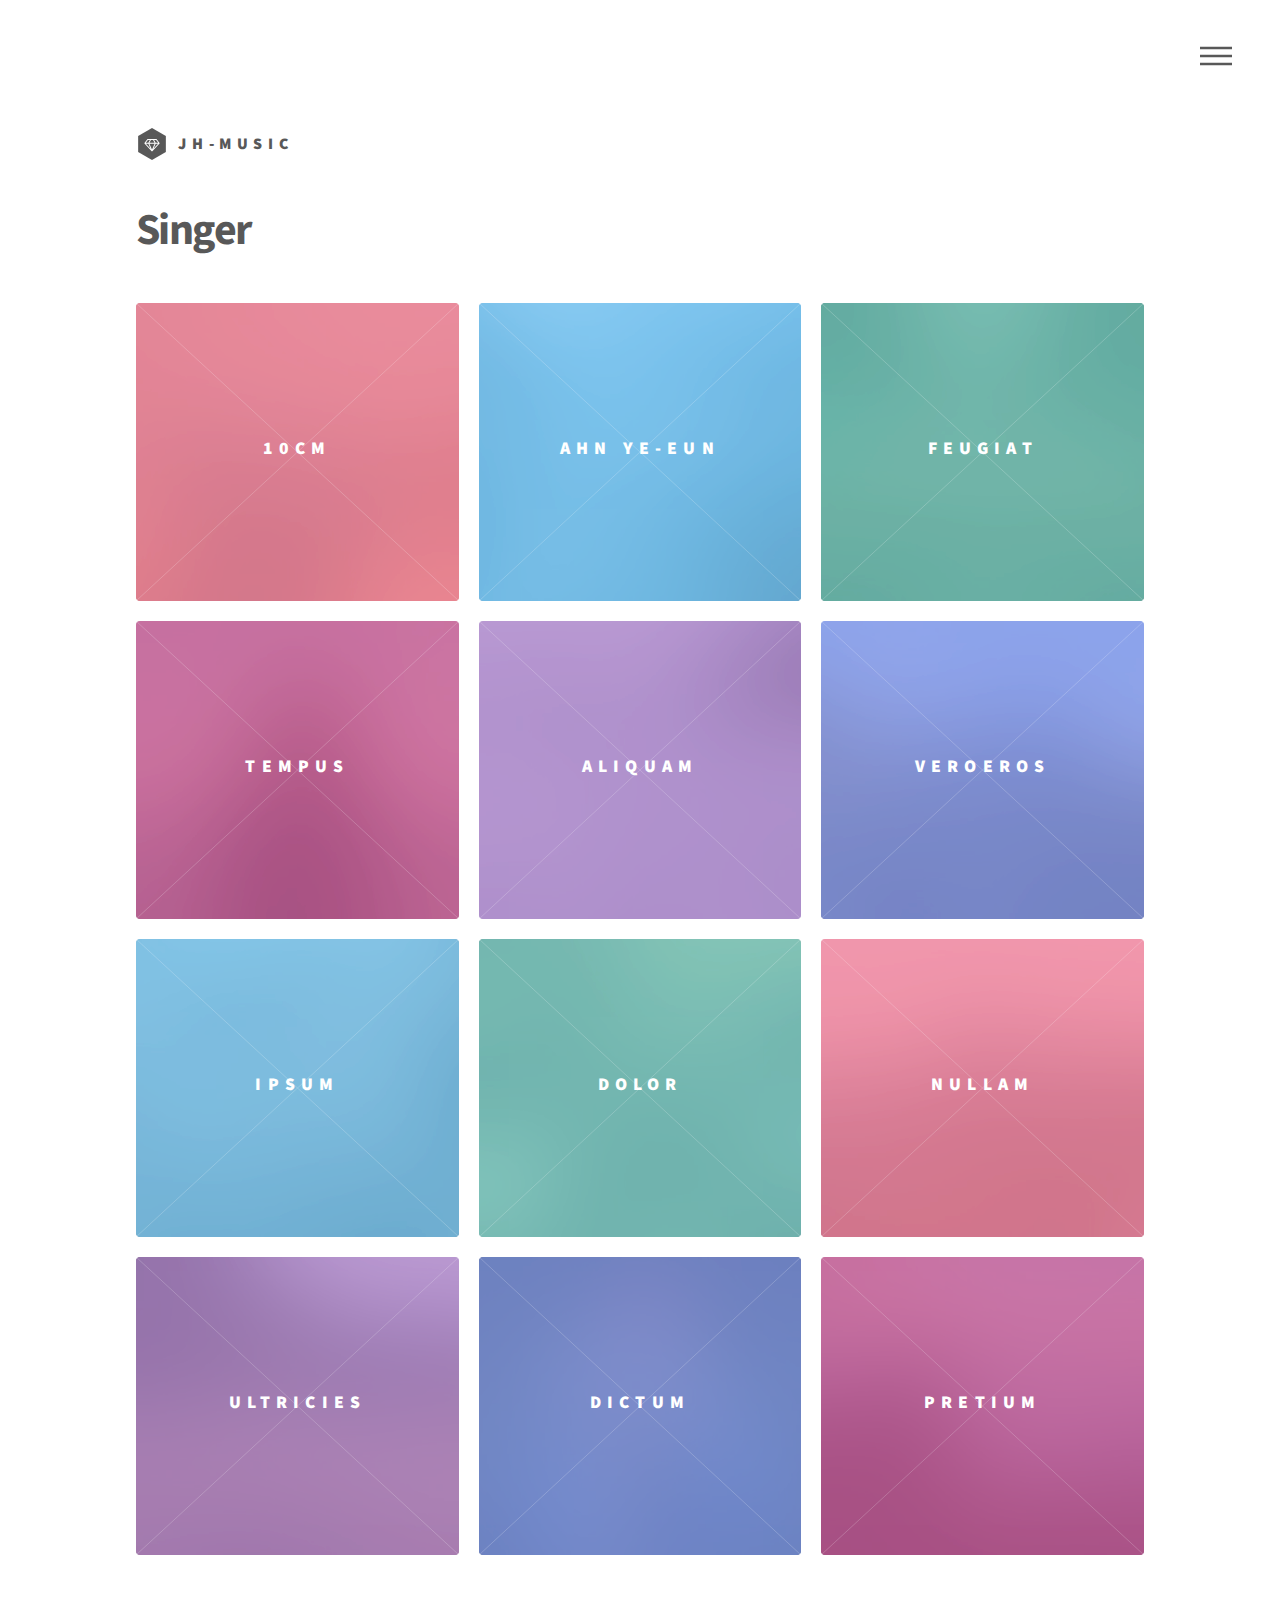
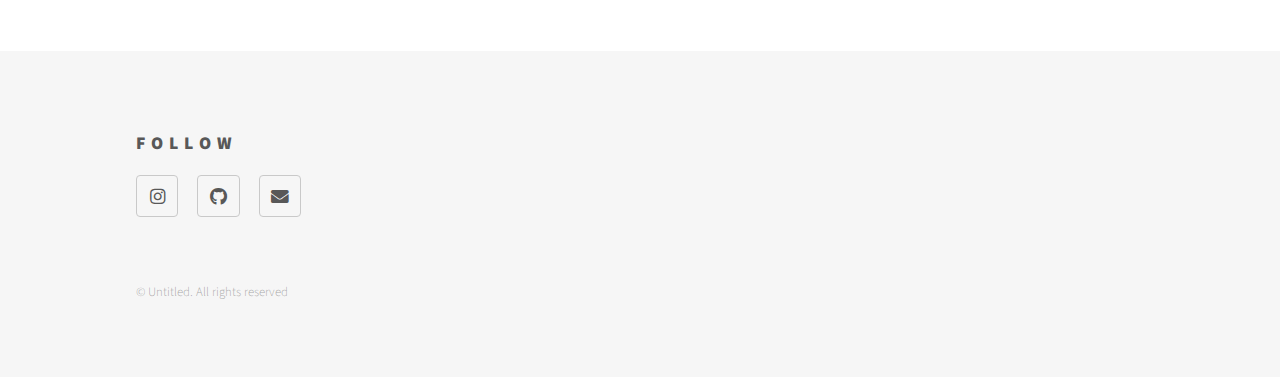
==== commit 82eedebe: "Add files via upload" ====
--- a/index.html
+++ b/index.html
@@ -48,14 +48,14 @@
 					<div id="main">
 						<div class="inner">
 							<header>
-								<h1>This is Music site</h1>
+								<h1>Singer</h1>
 							</header>
 							<section class="tiles">
 								<article class="style1">
 									<span class="image">
 										<img src="images/pic01.jpg" alt="" />
 									</span>
-									<a href="1generic.html">
+									<a href="10cm.html">
 										<h2>10cm</h2>
 										<div class="content">
 											<p>그라데이션, 서울의 잠 못 이루는 밤</p>
@@ -66,10 +66,10 @@
 									<span class="image">
 										<img src="images/pic02.jpg" alt="" />
 									</span>
-									<a href="generic.html">
-										<h2>Lorem</h2>
-										<div class="content">
-											<p>Sed nisl arcu euismod sit amet nisi lorem etiam dolor veroeros et feugiat.</p>
+									<a href="Ahn Ye-eun.html">
+										<h2>Ahn Ye-eun</h2>
+										<div class="content">
+											<p>홍연, 창귀</p>
 										</div>
 									</a>
 								</article>
